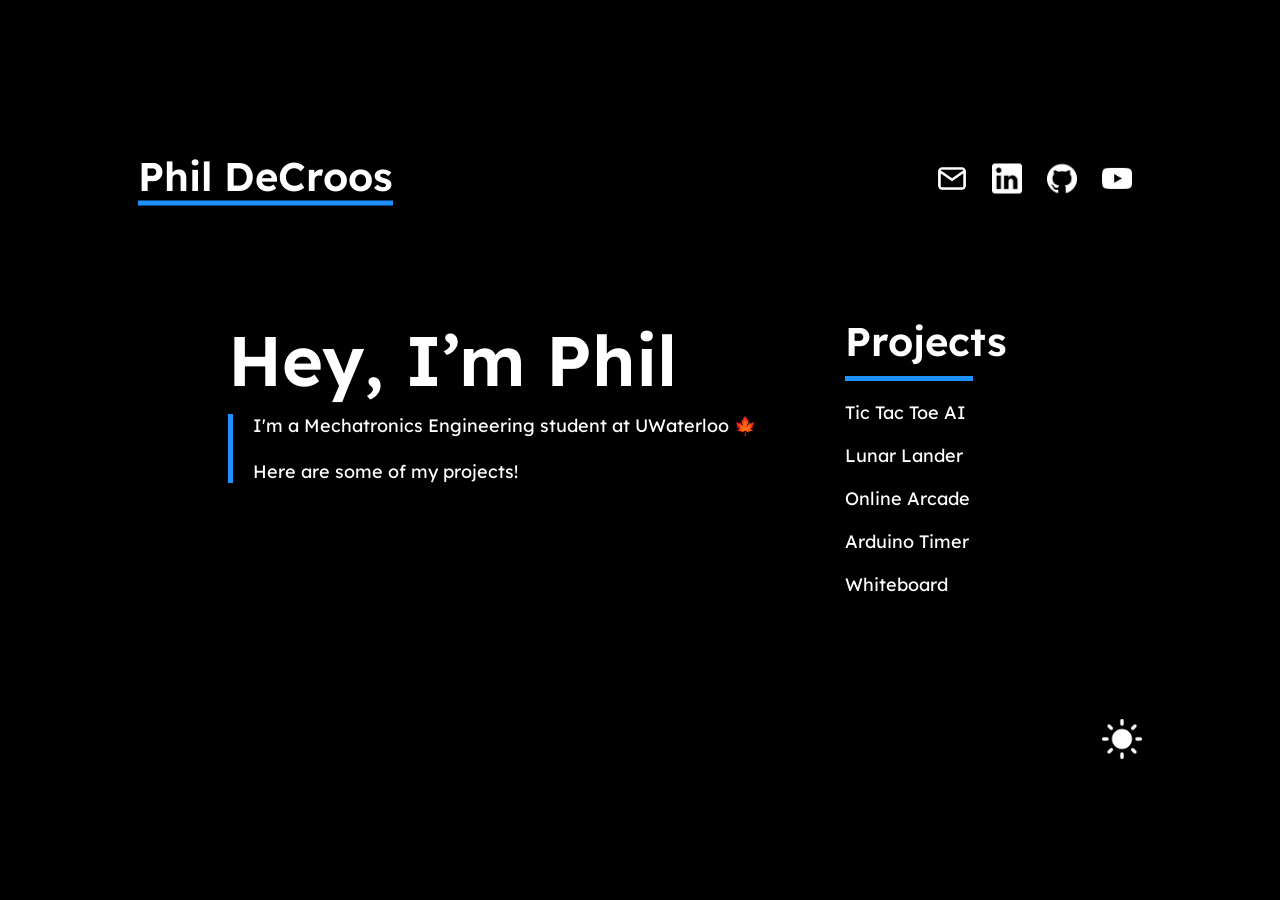
==== index.html @ 3a28418b "update buttons" ====
<!-- if you're reading this, you know what to do: pdecroos@uwaterloo.ca -->
<!DOCTYPE html>

<head>
    <title>
        Phil DeCroos
    </title>

    <link href="style.css" rel="stylesheet">

    <link rel="preconnect" href="https://fonts.googleapis.com">
    <link rel="preconnect" href="https://fonts.gstatic.com" crossorigin>
    <link
        href="https://fonts.googleapis.com/css2?family=Lexend+Deca:wght@100;200;300;400;500;600;700;800;900&family=Roboto:ital,wght@0,100;0,300;0,400;0,500;0,700;0,900;1,100;1,300;1,400;1,500;1,700;1,900&display=swap"
        rel="stylesheet">

    <meta charset="UTF-8">

    <link rel="icon" href="assets/icon.png">
</head>

<body>
    <div class="container">
        <div id="top" class="top_block">
            <div class="title_block home">
                <h2 onclick="change_content('home')">
                    Phil DeCroos
                </h2>
            </div>

            <div class="title_block social">
                <a class="social_link" href="mailto:pdecroos@uwaterloo.ca" target="_blank">
                    <img id="mail" class="social_image" src="assets/mail_black.png"></img>
                </a>

                <a class="social_link" href="https://www.linkedin.com/in/philip-decroos/" target="_blank">
                    <img id="linkedin" class="social_image" src="assets/linkedin_black.png"></img>
                </a>

                <a class="social_link" href="https://github.com/phildecroos" target="_blank">
                    <img id="github" class="social_image" src="assets/github_black.png"></img>
                </a>

                <a class="social_link" href="https://www.youtube.com/channel/UCZ_ytpvFQBsmq4oqE_OsNLg" target="_blank">
                    <img id="youtube" class="social_image" src="assets/youtube_black.png"></img>
                </a>
            </div>
        </div>

        <div class="middle_block">
            <div id="home_content" class="content_block left">
                <h1>
                    Hey, I&rsquo;m Phil
                </h1>

                <div class="content_desc">
                    I'm a Mechatronics Engineering student at UWaterloo 🍁
                    <br>
                    <br>
                    Here are some of my projects!
                </div>
            </div>

            <div id="tic_tac_toe_content" class="content_block left">
                <h1>
                    Tic Tac Toe AI
                </h1>

                <div class="video">
                    <div class="video_alt">
                        embedded youtube video loading...
                        <br>you can also watch it with the link below
                        <br>:)
                    </div>
                    <iframe id="tic_tac_toe_video" src="https://www.youtube.com/embed/XQUWJOi0Juc?enablejsapi=1"
                        frameborder="0" allowfullscreen></iframe>
                </div>

                <div class="tools">
                    <img class="tool" src="assets/python.png"></img>
                </div>

                <div class="content_desc">
                    A neural network built from scratch and trained to play tic tac toe with 97.3% accuracy.
                </div>

                <div class="buttonholder">
                    <a class="button dark_button" href="https://youtu.be/XQUWJOi0Juc" target="_blank">Video</a>
                    <a class="button dark_button" href="https://phildecroos.com/arcade/tictactoeai/tictactoeai.html"
                        target="_blank">Try it Out</a>
                    <a class="button dark_button" href="https://github.com/phildecroos/tic_tac_toe_ai"
                        target="_blank">Code</a>
                </div>
            </div>

            <div id="lunar_lander_content" class="content_block left">
                <h1>
                    Lunar Lander
                </h1>

                <div class="video">
                    <div class="video_alt">
                        embedded youtube video loading...
                        <br>you can also watch it with the link below
                        <br>:)
                    </div>
                    <iframe id="lunar_lander_video" src="https://www.youtube.com/embed/ixTvAfbv0Nk?enablejsapi=1"
                        frameborder="0" allowfullscreen></iframe>
                </div>

                <div class="tools">
                    <img class="tool" src="assets/python.png"></img>
                    <img class="tool" src="assets/pygame.png"></img>
                </div>

                <div class="content_desc">
                    A game where the player has to avoid obstacles and safely land on the moon for 10 different levels.
                </div>

                <div class="buttonholder">
                    <a class="button dark_button" href="https://youtu.be/ixTvAfbv0Nk" target="_blank">Video</a>
                    <a class="button dark_button" href="https://github.com/phildecroos/lunar_lander"
                        target="_blank">Code</a>
                </div>
            </div>

            <div id="arcade_content" class="content_block left">
                <h1>
                    Online Arcade
                </h1>

                <div class="video">
                    <div class="video_alt">
                        embedded youtube video loading...
                        <br>you can also watch it with the link below
                        <br>:)
                    </div>
                    <iframe id="arcade_video" src="https://www.youtube.com/embed/u9Q6EGIYZPE?enablejsapi=1"
                        frameborder="0" allowfullscreen></iframe>
                </div>

                <div class="tools">
                    <img class="tool" src="assets/js.png"></img>
                    <img class="tool" src="assets/python.png"></img>
                    <img class="tool" src="assets/html.png"></img>
                    <img class="tool" src="assets/css.png"></img>
                </div>

                <div class="content_desc">
                    An arcade site to showcase my games.
                    <br>(There are a lot more than are shown in the video)
                </div>

                <div class="buttonholder">
                    <a class="button dark_button" href="https://youtu.be/u9Q6EGIYZPE" target="_blank">Video</a>
                    <a class="button dark_button" href="https://phildecroos.com/arcade" target="_blank">Try it Out</a>
                    <a class="button dark_button" href="https://github.com/phildecroos/arcade" target="_blank">Code</a>
                </div>
            </div>

            <div id="timer_content" class="content_block left">
                <h1>
                    Arduino Timer
                </h1>

                <div class="video">
                    <div class="video_alt">
                        embedded youtube video loading...
                        <br>you can also watch it with the link below
                        <br>:)
                    </div>
                    <iframe id="timer_video" src="https://www.youtube.com/embed/Cxwx_L6dqV0?enablejsapi=1"
                        frameborder="0" allowfullscreen></iframe>
                </div>

                <div class="tools">
                    <img class="tool" src="assets/cpp.png"></img>
                    <img class="tool" src="assets/arduino.png"></img>
                </div>

                <div class="content_desc">
                    A timer using an Arduino UNO and an LCD.
                </div>

                <div class="buttonholder">
                    <a class="button dark_button" href="https://youtu.be/Cxwx_L6dqV0" target="_blank">Video</a>
                    <a class="button dark_button" href="https://github.com/phildecroos/arduino_timer"
                        target="_blank">Code</a>
                </div>
            </div>

            <div id="whiteboard_content" class="content_block left">
                <h1>
                    Whiteboard
                </h1>

                <div class="video">
                    <div class="video_alt">
                        embedded youtube video loading...
                        <br>you can also watch it with the link below
                        <br>:)
                    </div>
                    <iframe id="whiteboard_video" src="https://www.youtube.com/embed/EkG7d2XrCdw?enablejsapi=1"
                        frameborder="0" allowfullscreen></iframe>
                </div>

                <div class="tools">
                    <img class="tool" src="assets/js.png"></img>
                    <img class="tool" src="assets/html.png"></img>
                    <img class="tool" src="assets/css.png"></img>
                </div>

                <div class="content_desc">
                    A simple whiteboard web app using vanilla JavaScript.
                </div>

                <div class="buttonholder">
                    <a class="button dark_button" href="https://youtu.be/EkG7d2XrCdw" target="_blank">Video</a>
                    <a class="button dark_button" href="https://phildecroos.com/whiteboard" target="_blank">Try it
                        Out</a>
                    <a class="button dark_button" href="https://github.com/phildecroos/whiteboard"
                        target="_blank">Code</a>
                </div>
            </div>

            <div class="content_block right">
                <div class="">
                    <h2>
                        Projects
                    </h2>
                </div>

                <ul class="projects_list">
                    <li onclick="change_content('tic_tac_toe')">Tic Tac Toe AI</li>
                    <li onclick="change_content('lunar_lander')">Lunar Lander</li>
                    <li onclick="change_content('arcade')">Online Arcade</li>
                    <li onclick="change_content('timer')">Arduino Timer</li>
                    <li onclick="change_content('whiteboard')">Whiteboard</li>
                </ul>
            </div>
        </div>

        <div id="bottom" class="bottom_block">
            <img id="mode_img" class="mode_switch" src="assets/moon.png" onclick="toggle_mode()"></img>
        </div>

        <script>
            var mode = "light"

            function toggle_mode() {
                /* set to dark mode */
                if (mode == "light") {
                    mode = "dark"
                    document.body.style.background = "#000000";
                    document.body.style.color = "#ffffff";
                    document.getElementById("mail").src = "assets/mail_white.png";
                    document.getElementById("linkedin").src = "assets/linkedin_white.png";
                    document.getElementById("github").src = "assets/github_white.png";
                    document.getElementById("youtube").src = "assets/youtube_white.png";
                    document.getElementById("mode_img").src = "assets/sun.png";

                    var buttons = document.getElementsByClassName("button");
                    for (var i = 0, length = buttons.length; i < length; i++) {
                        buttons[i].classList.add("dark_button");
                        buttons[i].classList.remove("light_button");
                    }

                }
                /* set to light mode */
                else {
                    mode = "light"
                    document.body.style.background = "#ffffff";
                    document.body.style.color = "#000000";
                    document.getElementById("mail").src = "assets/mail_black.png";
                    document.getElementById("linkedin").src = "assets/linkedin_black.png";
                    document.getElementById("github").src = "assets/github_black.png";
                    document.getElementById("youtube").src = "assets/youtube_black.png";
                    document.getElementById("mode_img").src = "assets/moon.png";

                    var buttons = document.getElementsByClassName("button");
                    for (var i = 0, length = buttons.length; i < length; i++) {
                        buttons[i].classList.remove("dark_button");
                        buttons[i].classList.add("light_button");
                    }
                }
            }

            toggle_mode()

            var curr = "home";

            function change_content(id) {
                if (document.getElementById(curr + "_video") && id != curr) {
                    try {
                        let video = document.getElementById(curr + "_video");
                        video.contentWindow.postMessage('{"event":"command", "func":"pauseVideo", "args":""}', '*');
                    }
                    catch {
                    }
                    finally {
                        document.getElementById(curr + "_content").style.display = "none";
                        document.getElementById(id + "_content").style.display = "block";
                        curr = id;
                    }
                }
                else {
                    document.getElementById(curr + "_content").style.display = "none";
                    document.getElementById(id + "_content").style.display = "block";
                    curr = id;
                }
            }
        </script>
    </div>
</body>

</html>
---- style.css ----
/* General */

html {
    font-family: 'Lexend Deca', sans-serif;
}

* {
    margin: 0;
    padding: 0;
    -moz-box-sizing: border-box;
    -webkit-box-sizing: border-box;
    box-sizing: border-box;
}

::-moz-selection {
    background: #1e90ff;
    color: #ffffff;
}

::selection {
    background: #1e90ff;
    color: #ffffff;
}

body {
    background: #ffffff;
    color: #000000;
    font-family: 'Lexend Deca', sans-serif;
    font-size: 18px;
    text-decoration: none;
    text-align: left;
}

h1 {
    font-size: 70px;
    font-weight: 600;
}

h2 {
    font-size: 40px;
    font-weight: 600;
}

a {
    text-decoration: none;
}

ul {
    list-style: none;
}

.container {
    width: 80vw;
    height: 50vw;
    max-width: 1920px;
    max-height: 100vh;
    margin: auto;
    position: absolute;
    top: 50%;
    left: 50%;
    -ms-transform: translate(-50%, -50%);
    transform: translate(-50%, -50%);
}

/* Top Block */

.top_block {
    height: 15%;
}

.title_block {
    position: relative;
    top: 50%;
    -ms-transform: translateY(-50%);
    transform: translateY(-50%);
    float: left;
}

.home {
    margin-left: 10px;
    border-style: solid;
    border-width: 0;
    border-bottom-width: 5px;
    border-color: #1e90ff;
}

.home h2 {
    font-size: 40px;
    font-weight: 600;
    cursor: pointer;
}

.social {
    float: right;
}

.social_link {
    display: inline-block;
    height: 30px;
    width: 30px;
    margin-right: 20px;
}

.social_image {
    max-height: 30px;
    max-width: 30px;
    position: absolute;
    top: 50%;
    -ms-transform: translateY(-50%);
    transform: translateY(-50%);
}

.social_link:hover {
    border-style: solid;
    border-width: 0;
    border-bottom-width: 5px;
    border-color: #1e90ff;
    margin-bottom: -12px;
}

/* Middle Blocks */

.middle_block {
    height: 77%;
}

.content_block {
    float: left;
    height: 100%;
}

.left {
    width: 70%;
    padding-left: 100px;
    padding-top: 2vw;
}

.right {
    width: 30%;
    padding-right: 50px;
    padding-top: 7vw;
}

#home_content {
    display: block;
    padding-top: 7vw;
}

#tic_tac_toe_content {
    display: none;
}

#lunar_lander_content {
    display: none;
}

#arcade_content {
    display: none;
}

#timer_content {
    display: none;
}

#whiteboard_content {
    display: none;
}

.video_alt {
    position: absolute;
    z-index: 1;
}

.video iframe {
    position: relative;
    z-index: 2;
    width: 35.56vw;
    height: 20vw;
}

.tool {
    margin-top: 10px;
    margin-right: 5px;
    max-height: 40px;
}

.content_desc {
    margin-top: 10px;
    border-style: solid;
    border-width: 0;
    border-left-width: 5px;
    border-color: #1e90ff;
    padding-left: 20px;
    padding-right: 75px;
}

.projects_list {
    width: 50%;
    margin-top: 10px;
    border-style: solid;
    border-width: 0;
    border-top-width: 5px;
    border-color: #1e90ff;
}

.projects_list li {
    margin-top: 20px;
    margin-bottom: 20px;
    cursor: pointer;
    transition: padding 0.3s ease;
    user-select: none;
    -moz-user-select: none;
}

.projects_list li:hover {
    padding-left: 10px;
    transition: padding 0.3s ease;
}

/* Bottom Block */

.bottom_block {
    height: 8%;
}

.mode_switch {
    height: 40px;
    width: 40px;
    margin-right: 10px;
    float: right;
    cursor: pointer;
}

/* Buttons */

.buttonholder {
    margin: 15px auto;
    text-align: center;
}

.button {
    margin: 0px 5px;
    padding: 9px 13px;
    border: none;
    border-radius: 10px;
    background: #1e90ff;
    color: #ffffff;
    text-decoration: none;
    font-weight: 600;
    user-select: none;
    float: left;
    cursor: pointer;
}

.dark_button:hover {
    background: #ffffff;
    color: #000000;
}

.light_button:hover {
    background: #000000;
    color: #ffffff;
}
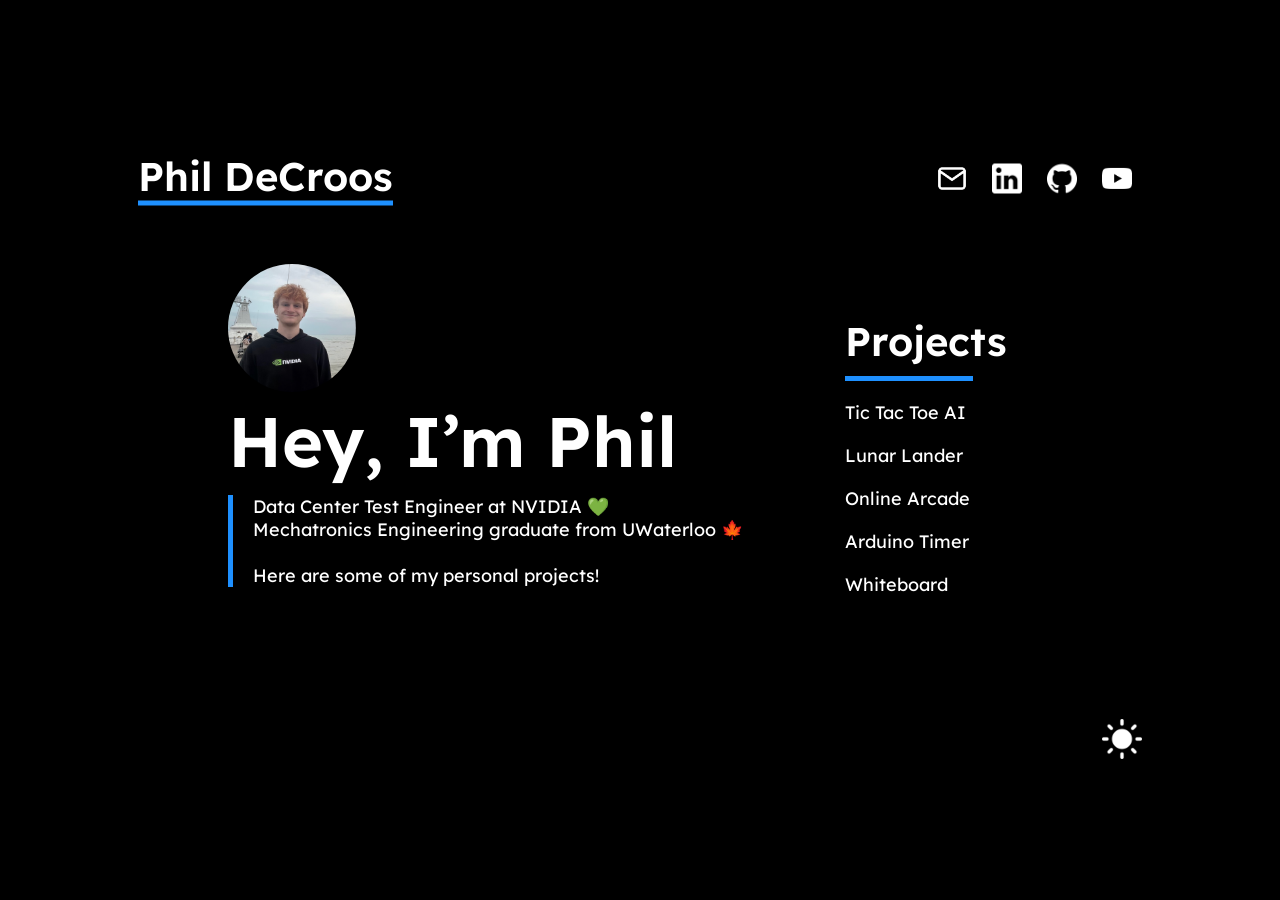
==== commit beeafe78: "updates" ====
--- a/index.html
+++ b/index.html
@@ -1,4 +1,4 @@
-<!-- if you're reading this, you know what to do: pdecroos@uwaterloo.ca -->
+<!-- if you're reading this, have a good day :) -->
 <!DOCTYPE html>
 
 <head>
@@ -29,7 +29,7 @@
             </div>
 
             <div class="title_block social">
-                <a class="social_link" href="mailto:pdecroos@uwaterloo.ca" target="_blank">
+                <a class="social_link" href="mailto:decroosphil@duck.com" target="_blank">
                     <img id="mail" class="social_image" src="assets/mail_black.png"></img>
                 </a>
 
@@ -41,7 +41,7 @@
                     <img id="github" class="social_image" src="assets/github_black.png"></img>
                 </a>
 
-                <a class="social_link" href="https://www.youtube.com/channel/UCZ_ytpvFQBsmq4oqE_OsNLg" target="_blank">
+                <a class="social_link" href="https://www.youtube.com/@phildecroos" target="_blank">
                     <img id="youtube" class="social_image" src="assets/youtube_black.png"></img>
                 </a>
             </div>
@@ -49,15 +49,19 @@
 
         <div class="middle_block">
             <div id="home_content" class="content_block left">
+                <img src="assets/pfp.png" class="pfp"></img>
+
                 <h1>
                     Hey, I&rsquo;m Phil
                 </h1>
 
                 <div class="content_desc">
-                    I'm a Mechatronics Engineering student at UWaterloo 🍁
+                    Data Center Test Engineer at NVIDIA 💚
+                    <br>
+                    Mechatronics Engineering graduate from UWaterloo 🍁
                     <br>
                     <br>
-                    Here are some of my projects!
+                    Here are some of my personal projects!
                 </div>
             </div>
 
@@ -81,15 +85,13 @@
                 </div>
 
                 <div class="content_desc">
-                    A neural network built from scratch and trained to play tic tac toe with 97.3% accuracy.
-                </div>
-
-                <div class="buttonholder">
+                    A neural network built from scratch and trained to play tic tac toe.
+                </div>
+
+                <div class="button_holder">
                     <a class="button dark_button" href="https://youtu.be/XQUWJOi0Juc" target="_blank">Video</a>
-                    <a class="button dark_button" href="https://phildecroos.com/arcade/tictactoeai/tictactoeai.html"
-                        target="_blank">Try it Out</a>
-                    <a class="button dark_button" href="https://github.com/phildecroos/tic_tac_toe_ai"
-                        target="_blank">Code</a>
+                    <a class="button dark_button" href="https://phildecroos.com/arcade/tictactoeai/tictactoeai.html" target="_blank">Play Against It</a>
+                    <a class="button dark_button" href="https://github.com/phildecroos/tic_tac_toe_ai" target="_blank">Code</a>
                 </div>
             </div>
 
@@ -117,10 +119,9 @@
                     A game where the player has to avoid obstacles and safely land on the moon for 10 different levels.
                 </div>
 
-                <div class="buttonholder">
+                <div class="button_holder">
                     <a class="button dark_button" href="https://youtu.be/ixTvAfbv0Nk" target="_blank">Video</a>
-                    <a class="button dark_button" href="https://github.com/phildecroos/lunar_lander"
-                        target="_blank">Code</a>
+                    <a class="button dark_button" href="https://github.com/phildecroos/lunar_lander" target="_blank">Code</a>
                 </div>
             </div>
 
@@ -148,12 +149,12 @@
 
                 <div class="content_desc">
                     An arcade site to showcase my games.
-                    <br>(There are a lot more than are shown in the video)
-                </div>
-
-                <div class="buttonholder">
+                    <br>(There are more games on it now)
+                </div>
+
+                <div class="button_holder">
                     <a class="button dark_button" href="https://youtu.be/u9Q6EGIYZPE" target="_blank">Video</a>
-                    <a class="button dark_button" href="https://phildecroos.com/arcade" target="_blank">Try it Out</a>
+                    <a class="button dark_button" href="https://phildecroos.com/arcade" target="_blank">Try It Out</a>
                     <a class="button dark_button" href="https://github.com/phildecroos/arcade" target="_blank">Code</a>
                 </div>
             </div>
@@ -182,10 +183,9 @@
                     A timer using an Arduino UNO and an LCD.
                 </div>
 
-                <div class="buttonholder">
+                <div class="button_holder">
                     <a class="button dark_button" href="https://youtu.be/Cxwx_L6dqV0" target="_blank">Video</a>
-                    <a class="button dark_button" href="https://github.com/phildecroos/arduino_timer"
-                        target="_blank">Code</a>
+                    <a class="button dark_button" href="https://github.com/phildecroos/arduino_timer" target="_blank">Code</a>
                 </div>
             </div>
 
@@ -214,12 +214,10 @@
                     A simple whiteboard web app using vanilla JavaScript.
                 </div>
 
-                <div class="buttonholder">
+                <div class="button_holder">
                     <a class="button dark_button" href="https://youtu.be/EkG7d2XrCdw" target="_blank">Video</a>
-                    <a class="button dark_button" href="https://phildecroos.com/whiteboard" target="_blank">Try it
-                        Out</a>
-                    <a class="button dark_button" href="https://github.com/phildecroos/whiteboard"
-                        target="_blank">Code</a>
+                    <a class="button dark_button" href="https://phildecroos.com/whiteboard" target="_blank">Try It Out</a>
+                    <a class="button dark_button" href="https://github.com/phildecroos/whiteboard" target="_blank">Code</a>
                 </div>
             </div>
 
--- a/style.css
+++ b/style.css
@@ -120,6 +120,11 @@
 
 /* Middle Blocks */
 
+.pfp {
+    height: 10vw;
+    border-radius: 50%;
+}
+
 .middle_block {
     height: 77%;
 }
@@ -143,7 +148,7 @@
 
 #home_content {
     display: block;
-    padding-top: 7vw;
+    padding-top: 3vw;
 }
 
 #tic_tac_toe_content {
@@ -233,7 +238,7 @@
 
 /* Buttons */
 
-.buttonholder {
+.button_holder {
     margin: 15px auto;
     text-align: center;
 }
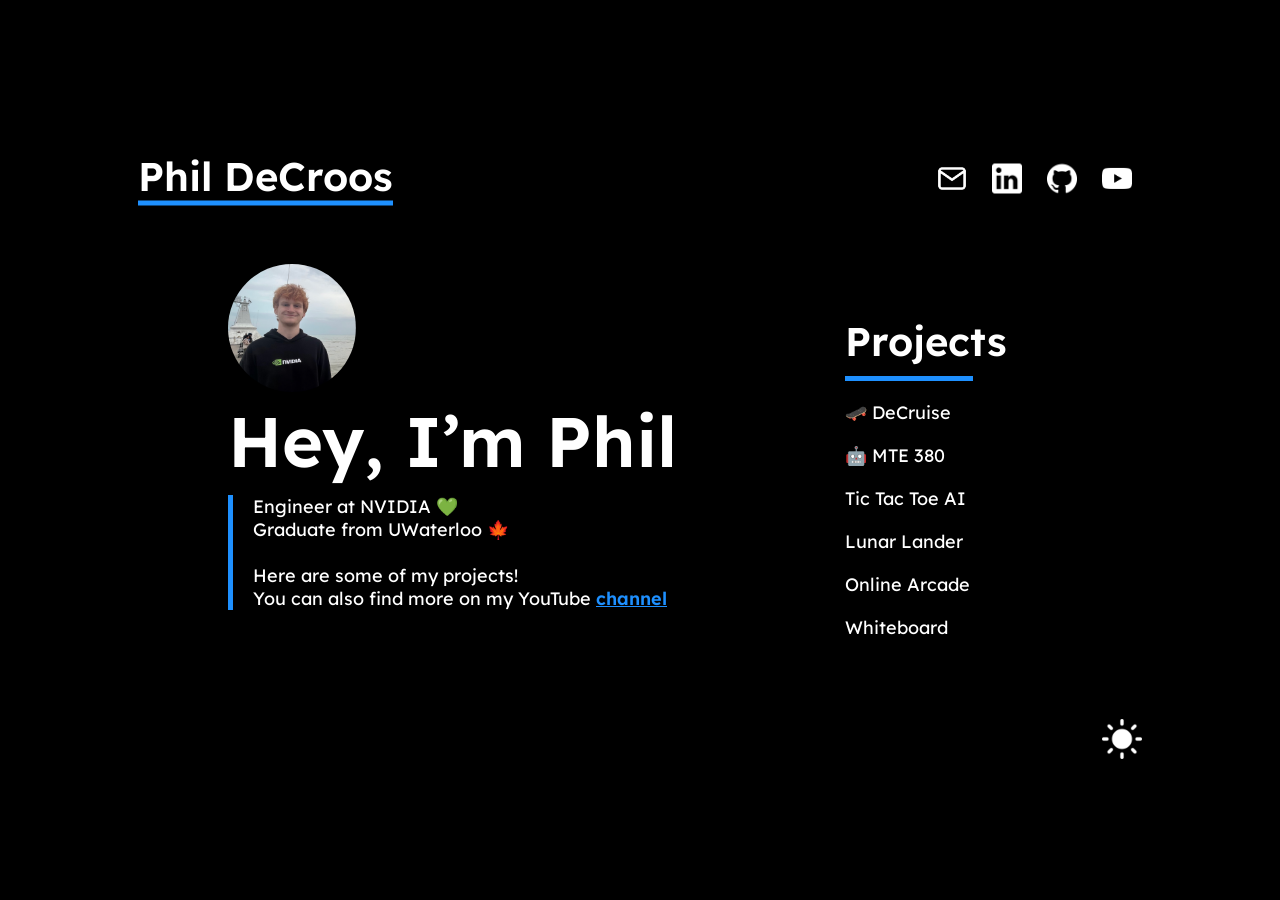
==== commit 1289fabd: "add decruise & mte380 + several updates" ====
--- a/index.html
+++ b/index.html
@@ -56,12 +56,85 @@
                 </h1>
 
                 <div class="content_desc">
-                    Data Center Test Engineer at NVIDIA 💚
+                    Engineer at NVIDIA 💚
                     <br>
-                    Mechatronics Engineering graduate from UWaterloo 🍁
+                    Graduate from UWaterloo 🍁
                     <br>
                     <br>
-                    Here are some of my personal projects!
+                    Here are some of my projects!
+                    <br>
+                    You can also find more on my YouTube <a class="in_text_link" href="https://www.youtube.com/@phildecroos" target="_blank">channel</a>
+                </div>
+            </div>
+
+            <div id="decruise_content" class="content_block left">
+                <h1>
+                    DeCruise
+                </h1>
+
+                <div class="slideshow">
+                    <img src="assets/left.png" class="slide_arrow_l" onclick="dec_slide('decruise')"></img>
+                    <div id="decruise_slide1" class="slide">
+                        <img src="assets/decruise.png" class="slide_contents"></img>
+                    </div>
+                    <div id="decruise_slide2" class="slide">
+                        <img src="assets/decruise_open.jpg" class="slide_contents"></img>
+                    </div>
+                    <div id="decruise_slide3" class="slide">
+                        <img src="assets/decruise_ride.jpg" class="slide_contents"></img>
+                    </div>
+                    <img src="assets/right.png" class="slide_arrow_r" onclick="inc_slide('decruise')"></img>
+                </div>
+
+                <div class="tools">
+                    <img class="tool" src="assets/cpp.png"></img>
+                    <img class="tool" src="assets/espressif.svg"></img>
+                    <img class="tool" src="assets/python.png"></img>
+                    <img class="tool" src="assets/tf.png"></img>
+                </div>
+
+                <div class="content_desc">
+                    The world's most advanced longboard. My 4th year design project.
+                    <br> I wrote the software and worked on system integration.
+                </div>
+
+                <div class="button_holder">
+                    <a class="button dark_button" href="https://decruise.ca" target="_blank">Website</a>
+                    <a class="button dark_button" href="https://github.com/decruise" target="_blank">GitHub</a>
+                </div>
+            </div>
+
+            <div id="mte_380_content" class="content_block left">
+                <h1>
+                    MTE 380
+                </h1>
+
+                <div class="slideshow">
+                    <img src="assets/left.png" class="slide_arrow_l" onclick="dec_slide('mte380')"></img>
+                    <div id="mte380_slide1" class="slide">
+                        <img src="assets/mte380.png" class="slide_contents"></img>
+                    </div>
+                    <div id="mte380_slide2" class="slide">
+                        <video class="slide_contents" controls>
+                            <source src="assets/mte380.mp4" type="video/mp4">
+                            Error loading the HTML video tag :(
+                        </video>
+                    </div>
+                    <img src="assets/right.png" class="slide_arrow_r" onclick="inc_slide('mte380')"></img>
+                </div>
+
+                <div class="tools">
+                    <img class="tool" src="assets/cpp.png"></img>
+                    <img class="tool" src="assets/st.png"></img>
+                </div>
+
+                <div class="content_desc">
+                    A "Search & Rescue" robot built to find and rescue a LEGO man during our MTE 380 course.
+                    <br> I wrote the firmware and worked on system integration.
+                </div>
+
+                <div class="button_holder">
+                    <a class="button dark_button" href="https://github.com/phildecroos/MTE380" target="_blank">GitHub</a>
                 </div>
             </div>
 
@@ -142,9 +215,9 @@
 
                 <div class="tools">
                     <img class="tool" src="assets/js.png"></img>
-                    <img class="tool" src="assets/python.png"></img>
                     <img class="tool" src="assets/html.png"></img>
                     <img class="tool" src="assets/css.png"></img>
+                    <img class="tool" src="assets/python.png"></img>
                 </div>
 
                 <div class="content_desc">
@@ -229,10 +302,12 @@
                 </div>
 
                 <ul class="projects_list">
+                    <li onclick="change_content('decruise')">🛹 DeCruise</li>
+                    <li onclick="change_content('mte_380')">🤖 MTE 380</li>
                     <li onclick="change_content('tic_tac_toe')">Tic Tac Toe AI</li>
                     <li onclick="change_content('lunar_lander')">Lunar Lander</li>
                     <li onclick="change_content('arcade')">Online Arcade</li>
-                    <li onclick="change_content('timer')">Arduino Timer</li>
+                    <!-- <li onclick="change_content('timer')">Arduino Timer</li> -->
                     <li onclick="change_content('whiteboard')">Whiteboard</li>
                 </ul>
             </div>
@@ -256,6 +331,8 @@
                     document.getElementById("github").src = "assets/github_white.png";
                     document.getElementById("youtube").src = "assets/youtube_white.png";
                     document.getElementById("mode_img").src = "assets/sun.png";
+                    document.querySelectorAll('.slide_arrow_l').forEach(img => img.src = 'assets/left.png');
+                    document.querySelectorAll('.slide_arrow_r').forEach(img => img.src = 'assets/right.png');
 
                     var buttons = document.getElementsByClassName("button");
                     for (var i = 0, length = buttons.length; i < length; i++) {
@@ -274,6 +351,8 @@
                     document.getElementById("github").src = "assets/github_black.png";
                     document.getElementById("youtube").src = "assets/youtube_black.png";
                     document.getElementById("mode_img").src = "assets/moon.png";
+                    document.querySelectorAll('.slide_arrow_l').forEach(img => img.src = 'assets/left_black.png');
+                    document.querySelectorAll('.slide_arrow_r').forEach(img => img.src = 'assets/right_black.png');
 
                     var buttons = document.getElementsByClassName("button");
                     for (var i = 0, length = buttons.length; i < length; i++) {
@@ -307,6 +386,38 @@
                     curr = id;
                 }
             }
+
+            curr_slides = {
+                "decruise": 1,
+                "mte380": 1
+            }
+
+            max_slides = {
+                "decruise": 3,
+                "mte380": 2
+            }
+
+            function dec_slide(id) {
+                document.getElementById(id + "_slide" + String(curr_slides[id])).style.display = "none";
+                if (curr_slides[id] == 1) {
+                    curr_slides[id] = max_slides[id];
+                }
+                else {
+                    curr_slides[id] -= 1;
+                }
+                document.getElementById(id + "_slide" + String(curr_slides[id])).style.display = "grid";
+            }
+
+            function inc_slide(id) {
+                document.getElementById(id + "_slide" + String(curr_slides[id])).style.display = "none";
+                if (curr_slides[id] == max_slides[id]) {
+                    curr_slides[id] = 1;
+                }
+                else {
+                    curr_slides[id] += 1;
+                }
+                document.getElementById(id + "_slide" + String(curr_slides[id])).style.display = "grid";
+            }
         </script>
     </div>
 </body>
--- a/style.css
+++ b/style.css
@@ -43,6 +43,14 @@
 
 a {
     text-decoration: none;
+}
+
+.in_text_link {
+    text-decoration: underline;
+    color: #1e90ff;
+    font-weight: 600;
+    font-family: 'Lexend Deca', sans-serif;
+    font-size: 18px;
 }
 
 ul {
@@ -151,6 +159,14 @@
     padding-top: 3vw;
 }
 
+#decruise_content {
+    display: none;
+}
+
+#mte_380_content {
+    display: none;
+}
+
 #tic_tac_toe_content {
     display: none;
 }
@@ -169,6 +185,60 @@
 
 #whiteboard_content {
     display: none;
+}
+
+#decruise_slide1 {
+    display: grid;
+}
+#decruise_slide2 {
+    display: none;
+}
+#decruise_slide3 {
+    display: none;
+}
+
+#mte380_slide1 {
+    display: grid;
+}
+#mte380_slide2 {
+    display: none;
+}
+
+.slideshow {
+    position: relative;
+    z-index: 2;
+    height: 20vw;
+    width: 35.56vw;
+    display: flex;
+    align-items: center;
+}
+
+.slide {
+    height: 100%;
+    width: 90%;
+    display: grid;
+    place-items: center;
+    justify-content: center;
+    align-items: center;
+}
+
+.slide_contents {
+    max-height: 20vw;
+    max-width: 100%;
+    display: grid;
+    place-items: center;
+}
+
+.slide_arrow_l {
+    z-index: 2;
+    max-width: 5%;
+    cursor: pointer;
+}
+
+.slide_arrow_r {
+    z-index: 2;
+    max-width: 5%;
+    cursor: pointer;
 }
 
 .video_alt {
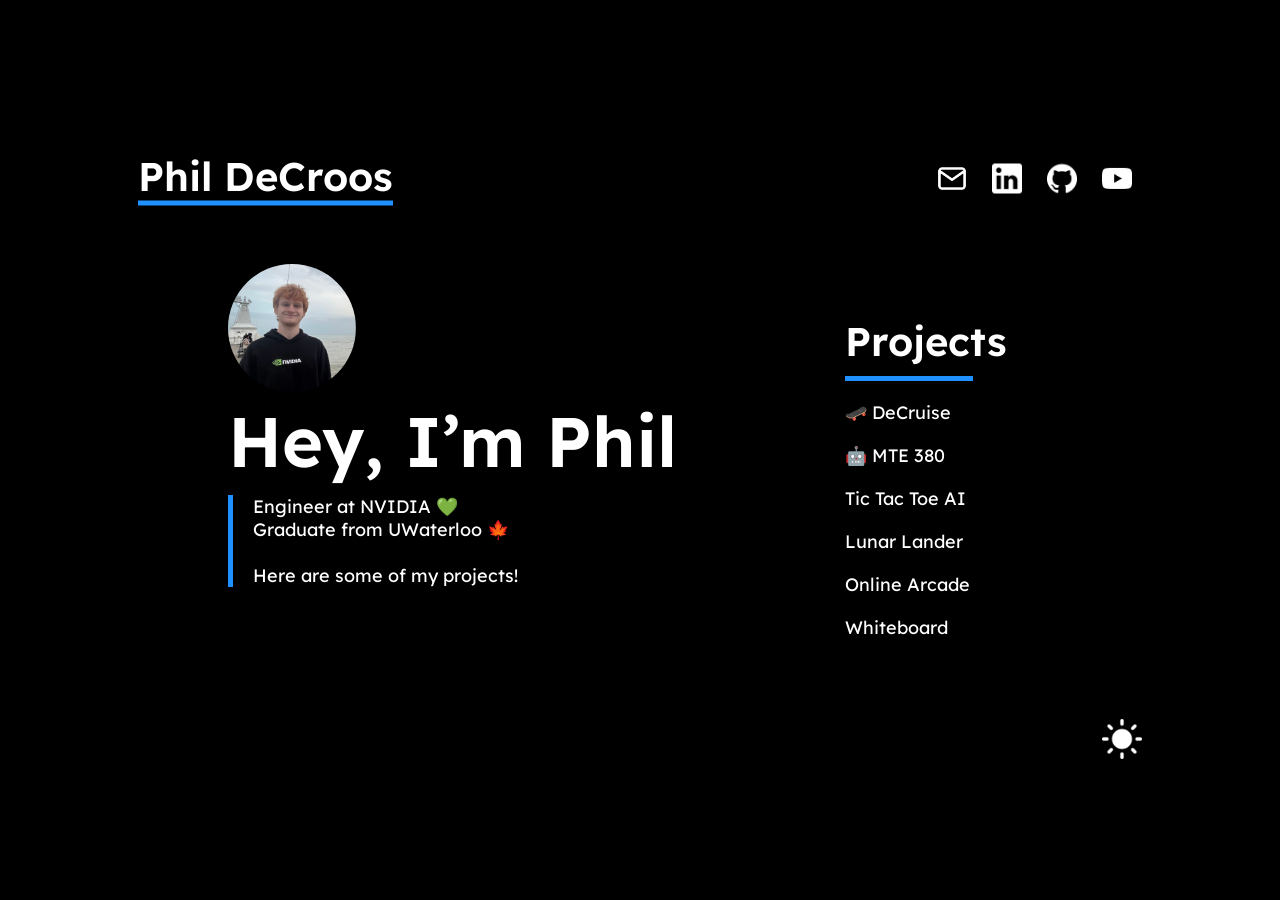
==== commit c0fc86ce: "add ?id=name support" ====
--- a/index.html
+++ b/index.html
@@ -62,8 +62,6 @@
                     <br>
                     <br>
                     Here are some of my projects!
-                    <br>
-                    You can also find more on my YouTube <a class="in_text_link" href="https://www.youtube.com/@phildecroos" target="_blank">channel</a>
                 </div>
             </div>
 
@@ -89,6 +87,7 @@
                 <div class="tools">
                     <img class="tool" src="assets/cpp.png"></img>
                     <img class="tool" src="assets/espressif.svg"></img>
+                    <img class="tool" src="assets/nvidia.svg"></img>
                     <img class="tool" src="assets/python.png"></img>
                     <img class="tool" src="assets/tf.png"></img>
                 </div>
@@ -112,13 +111,13 @@
                 <div class="slideshow">
                     <img src="assets/left.png" class="slide_arrow_l" onclick="dec_slide('mte380')"></img>
                     <div id="mte380_slide1" class="slide">
-                        <img src="assets/mte380.png" class="slide_contents"></img>
-                    </div>
-                    <div id="mte380_slide2" class="slide">
                         <video class="slide_contents" controls>
                             <source src="assets/mte380.mp4" type="video/mp4">
                             Error loading the HTML video tag :(
                         </video>
+                    </div>
+                    <div id="mte380_slide2" class="slide">
+                        <img src="assets/mte380.png" class="slide_contents"></img>
                     </div>
                     <img src="assets/right.png" class="slide_arrow_r" onclick="inc_slide('mte380')"></img>
                 </div>
@@ -387,6 +386,20 @@
                 }
             }
 
+            // update initial page if link contains "?id=page_name"
+            window.onload = function() {
+                const urlParams = new URLSearchParams(window.location.search);
+                const id = urlParams.get("id");
+
+                if (id) {
+                    try {
+                        change_content(id);
+                    }
+                    catch (error) {
+                    }
+                }
+            };
+
             curr_slides = {
                 "decruise": 1,
                 "mte380": 1
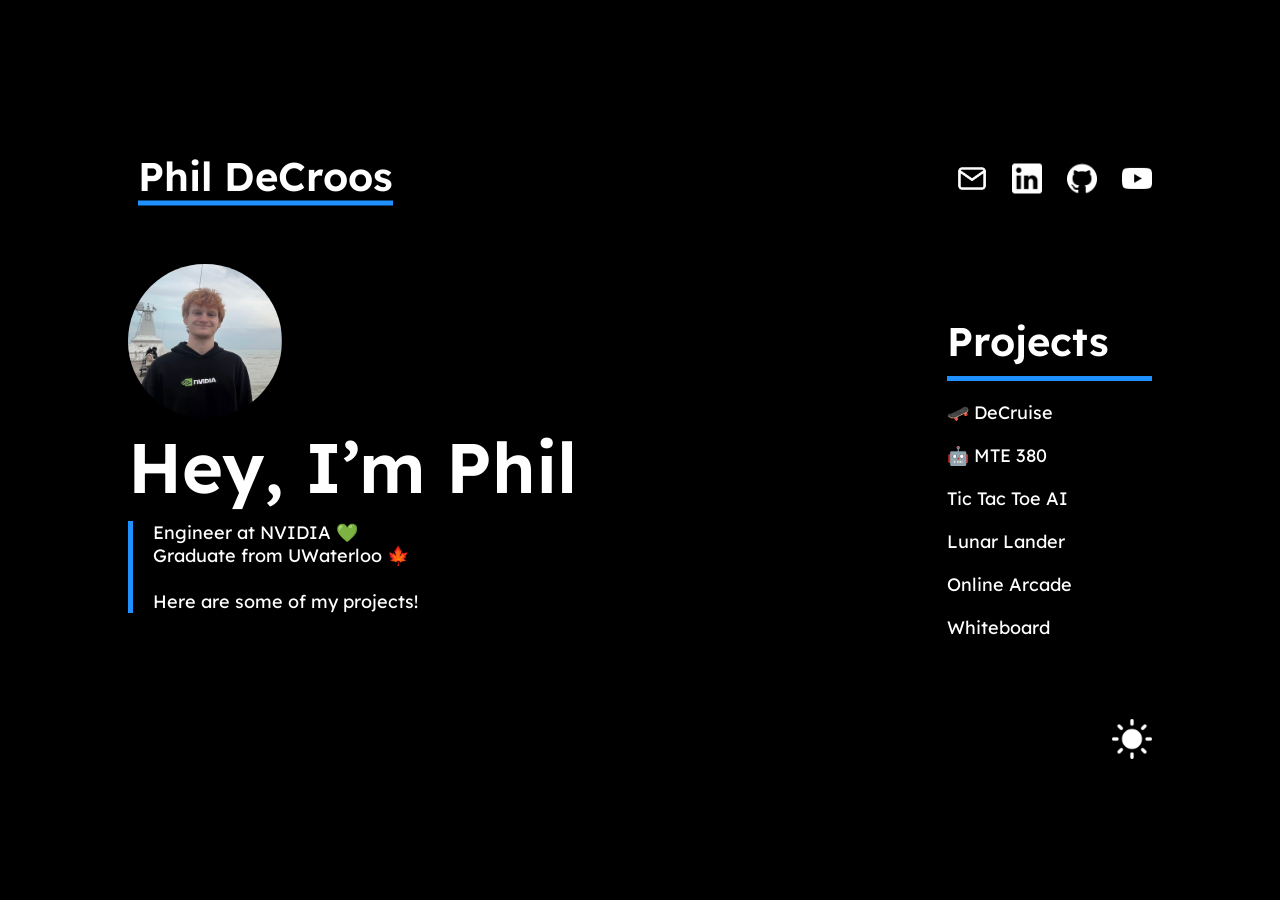
==== commit a9320958: "ui updates" ====
--- a/index.html
+++ b/index.html
@@ -86,14 +86,12 @@
 
                 <div class="tools">
                     <img class="tool" src="assets/cpp.png"></img>
-                    <img class="tool" src="assets/espressif.svg"></img>
-                    <img class="tool" src="assets/nvidia.svg"></img>
                     <img class="tool" src="assets/python.png"></img>
                     <img class="tool" src="assets/tf.png"></img>
                 </div>
 
                 <div class="content_desc">
-                    The world's most advanced longboard. My 4th year design project.
+                    The world's most advanced longboard, built for my 4th year design project.
                     <br> I wrote the software and worked on system integration.
                 </div>
 
@@ -124,11 +122,10 @@
 
                 <div class="tools">
                     <img class="tool" src="assets/cpp.png"></img>
-                    <img class="tool" src="assets/st.png"></img>
-                </div>
-
-                <div class="content_desc">
-                    A "Search & Rescue" robot built to find and rescue a LEGO man during our MTE 380 course.
+                </div>
+
+                <div class="content_desc">
+                    A "Search & Rescue" robot built to rescue a LEGO man for my MTE 380 course.
                     <br> I wrote the firmware and worked on system integration.
                 </div>
 
@@ -188,7 +185,7 @@
                 </div>
 
                 <div class="content_desc">
-                    A game where the player has to avoid obstacles and safely land on the moon for 10 different levels.
+                    A game where the you pilot a lander to touch down safely on the moon.
                 </div>
 
                 <div class="button_holder">
@@ -220,8 +217,7 @@
                 </div>
 
                 <div class="content_desc">
-                    An arcade site to showcase my games.
-                    <br>(There are more games on it now)
+                    An arcade site to showcase my games. (Many more are on it now)
                 </div>
 
                 <div class="button_holder">
@@ -248,7 +244,6 @@
 
                 <div class="tools">
                     <img class="tool" src="assets/cpp.png"></img>
-                    <img class="tool" src="assets/arduino.png"></img>
                 </div>
 
                 <div class="content_desc">
@@ -294,7 +289,7 @@
             </div>
 
             <div class="content_block right">
-                <div class="">
+                <div>
                     <h2>
                         Projects
                     </h2>
@@ -435,4 +430,4 @@
     </div>
 </body>
 
-</html>+</html>
--- a/style.css
+++ b/style.css
@@ -23,12 +23,13 @@
 }
 
 body {
-    background: #ffffff;
+    background: #000000;
     color: #000000;
     font-family: 'Lexend Deca', sans-serif;
     font-size: 18px;
     text-decoration: none;
     text-align: left;
+    transition: background 0.3s ease, color 0.3s ease;
 }
 
 h1 {
@@ -106,7 +107,7 @@
     display: inline-block;
     height: 30px;
     width: 30px;
-    margin-right: 20px;
+    margin-left: 20px;
 }
 
 .social_image {
@@ -129,7 +130,7 @@
 /* Middle Blocks */
 
 .pfp {
-    height: 10vw;
+    height: 12vw;
     border-radius: 50%;
 }
 
@@ -143,14 +144,14 @@
 }
 
 .left {
-    width: 70%;
-    padding-left: 100px;
+    width: 80%;
+    /* padding-left: 100px; */
     padding-top: 2vw;
 }
 
 .right {
-    width: 30%;
-    padding-right: 50px;
+    width: 20%;
+    /* padding-right: 50px; */
     padding-top: 7vw;
 }
 
@@ -270,7 +271,7 @@
 }
 
 .projects_list {
-    width: 50%;
+    /* width: 50%; */
     margin-top: 10px;
     border-style: solid;
     border-width: 0;
@@ -281,6 +282,7 @@
 .projects_list li {
     margin-top: 20px;
     margin-bottom: 20px;
+    white-space: nowrap;
     cursor: pointer;
     transition: padding 0.3s ease;
     user-select: none;
@@ -301,7 +303,7 @@
 .mode_switch {
     height: 40px;
     width: 40px;
-    margin-right: 10px;
+    margin-right: 0px;
     float: right;
     cursor: pointer;
 }
